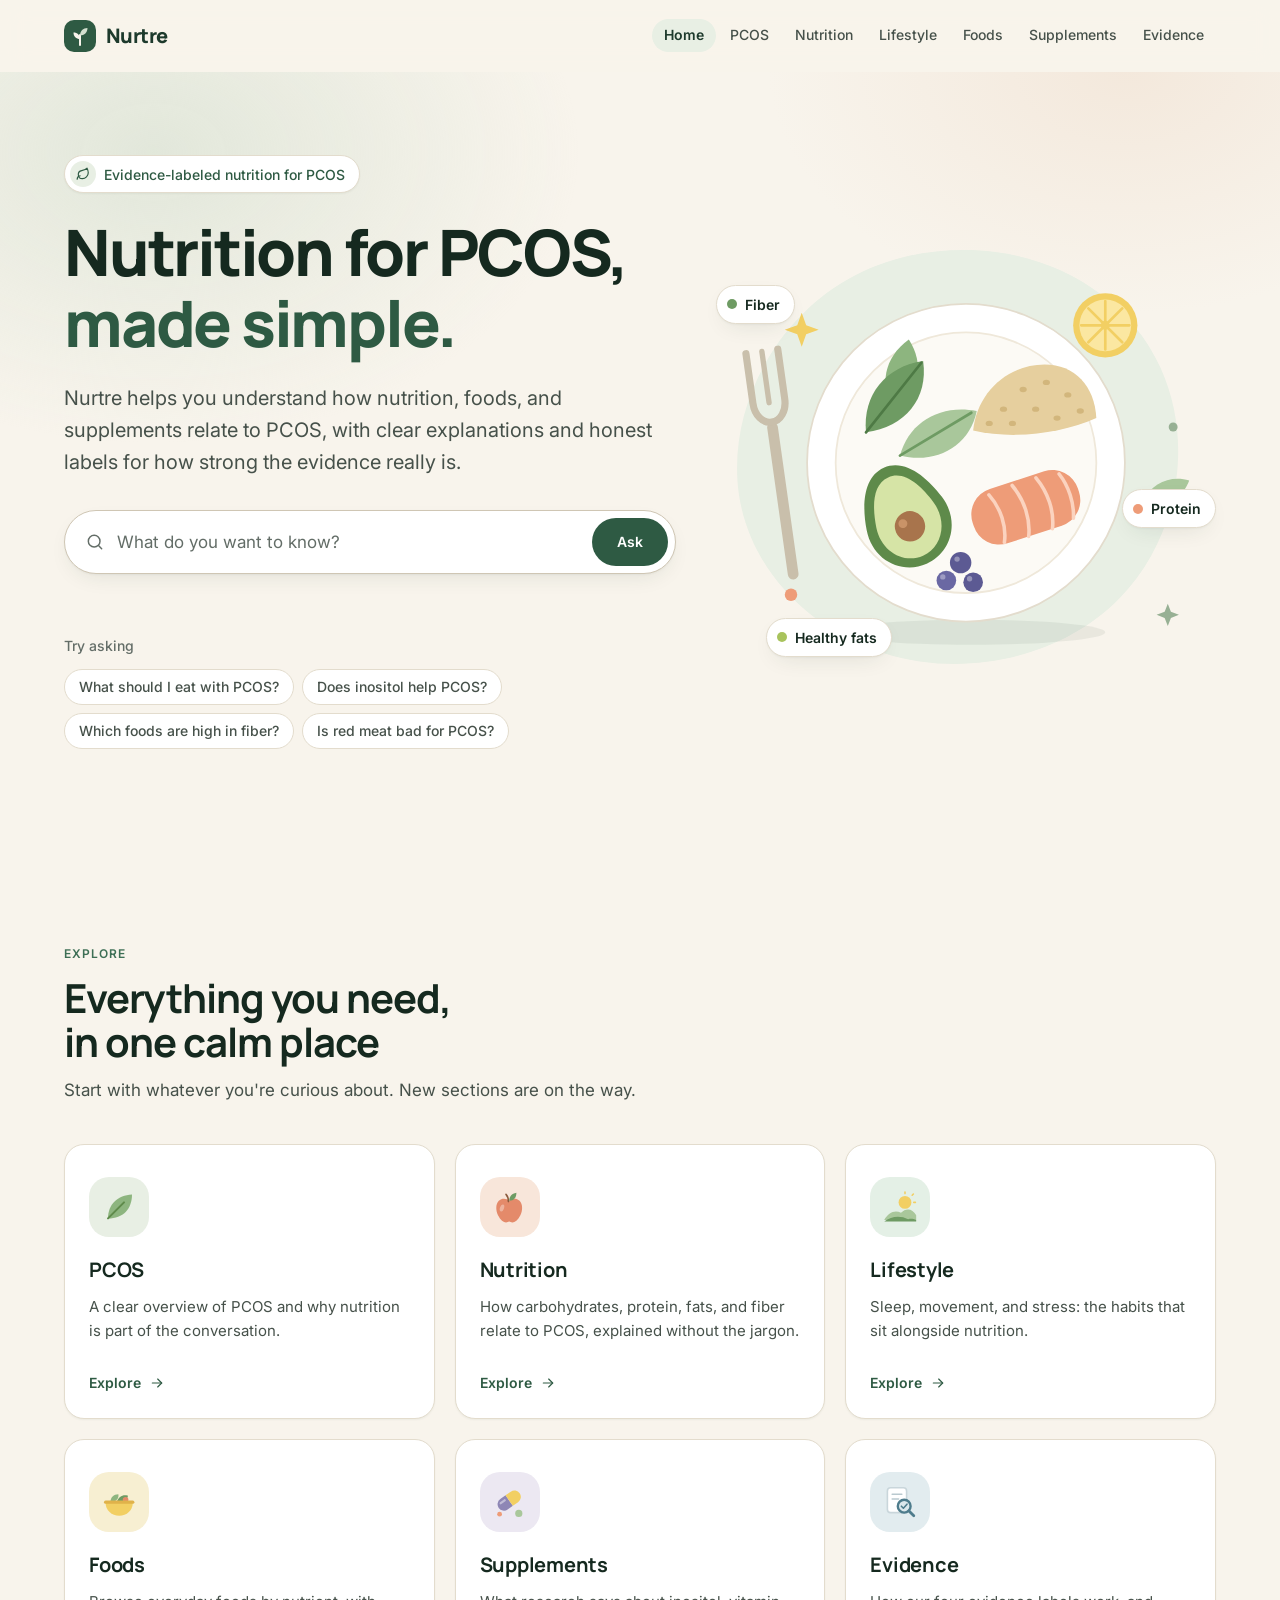
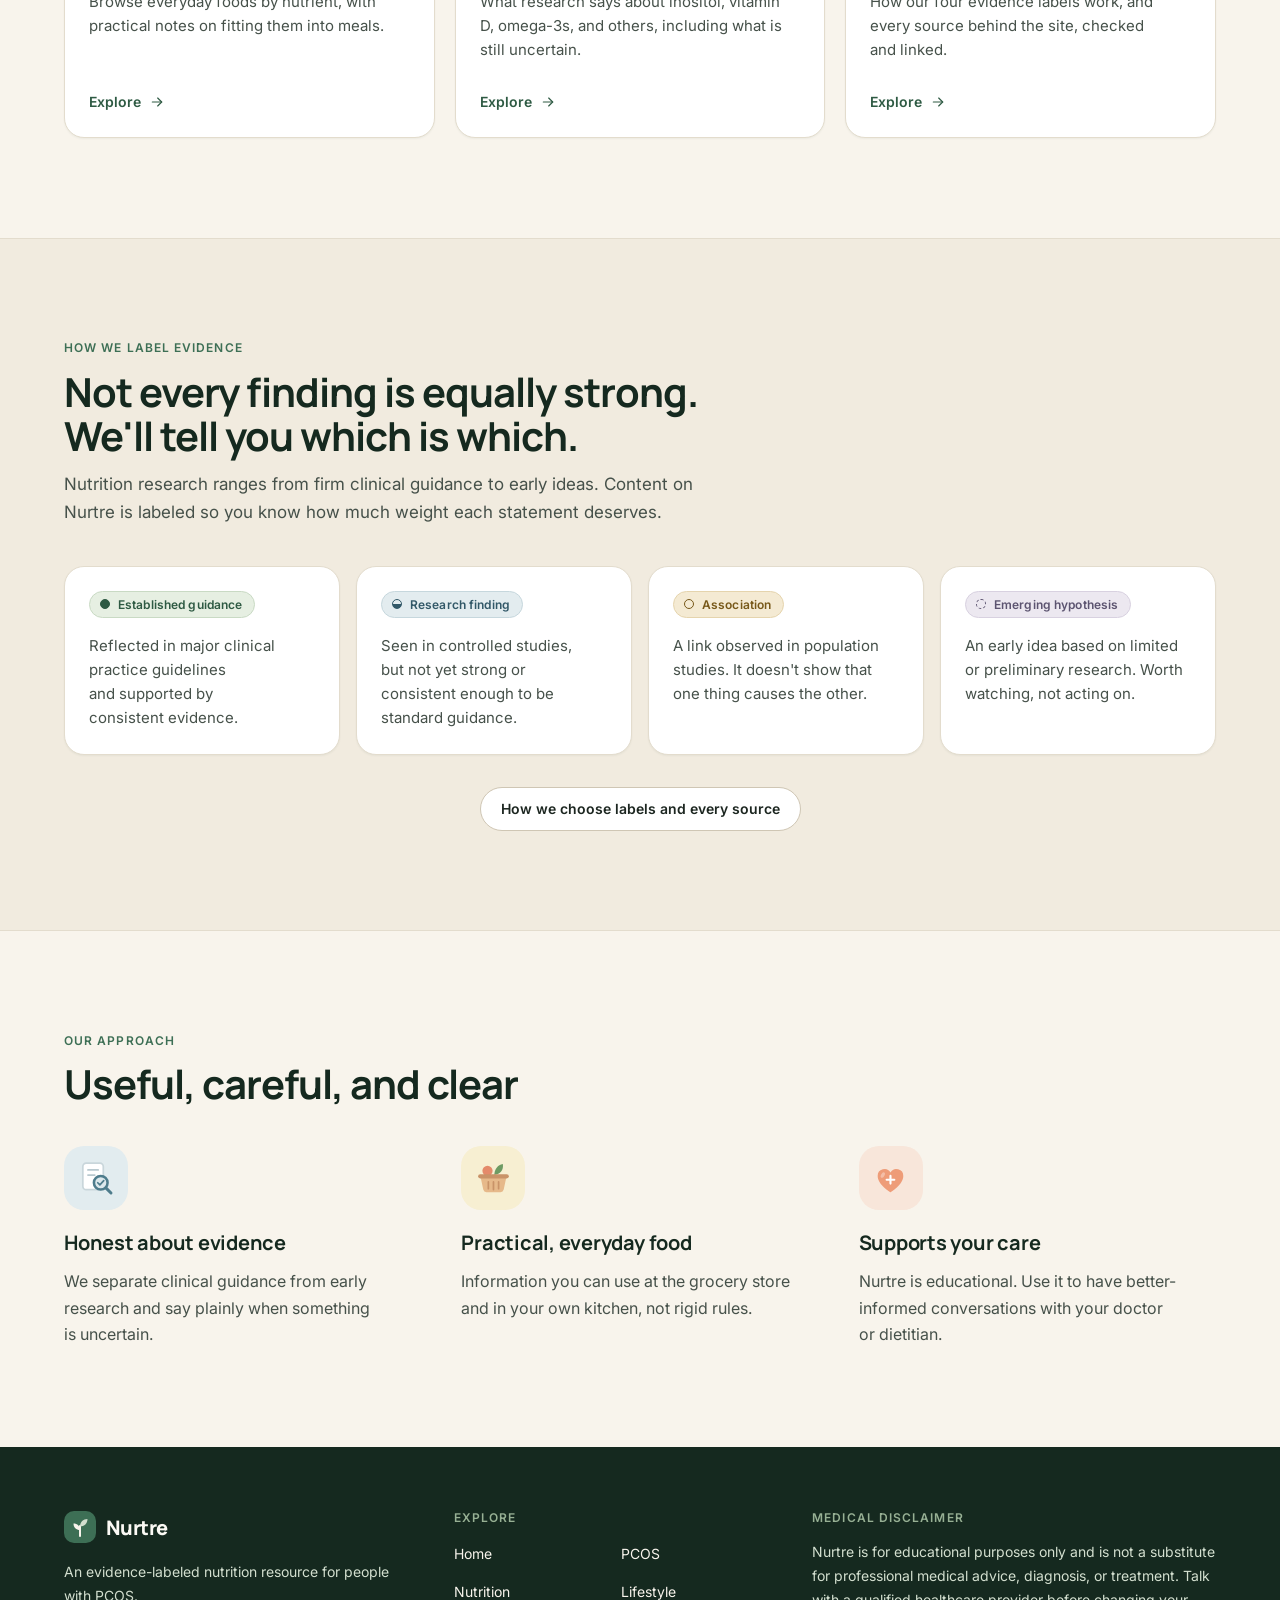
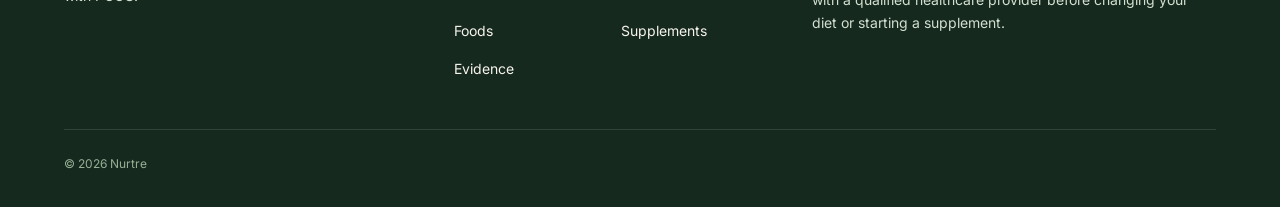
==== index.html @ 61dd8a4c "Initial commit: Nurtre PCOS nutrition site Static site with Home, PCOS, Nutrition, Foods, Supplement" ====
<!DOCTYPE html>
<html lang="en">
<head>
  <meta charset="UTF-8">
  <meta name="viewport" content="width=device-width, initial-scale=1.0">
  <title>Nurtre</title>
  <meta name="description" content="Nurtre is an evidence-labeled nutrition resource for PCOS: foods, supplements, and what the research actually says.">
  <meta name="theme-color" content="#f8f4ec">
  <link rel="icon" href="assets/img/favicon.svg" type="image/svg+xml">

  <link rel="preconnect" href="https://fonts.googleapis.com">
  <link rel="preconnect" href="https://fonts.gstatic.com" crossorigin>
  <link rel="stylesheet" href="https://fonts.googleapis.com/css2?family=Inter:wght@400;500;600&family=Manrope:wght@600;700;800&display=swap">

  <link rel="stylesheet" href="assets/css/tokens.css">
  <link rel="stylesheet" href="assets/css/base.css">
  <link rel="stylesheet" href="assets/css/components.css">
  <link rel="stylesheet" href="assets/css/pages/home.css">

  <script type="module" src="assets/js/main.js"></script>
  <script type="module" src="assets/js/pages/home.js"></script>
</head>
<body>
  <a class="skip-link" href="#main">Skip to content</a>

  <site-header current="home"></site-header>

  <main id="main">
    <!-- Hero -->
    <section class="hero hero-glow" aria-labelledby="hero-title">
      <div class="container hero__inner">
        <div class="hero__content">
          <p class="eyebrow-pill">
            <span class="eyebrow-pill__icon">
              <svg class="icon" viewBox="0 0 24 24" fill="none" stroke="currentColor" stroke-width="2" stroke-linecap="round" stroke-linejoin="round" aria-hidden="true" focusable="false"><path d="M11 20A7 7 0 0 1 9.8 6.1C15.5 5 17 4.5 19 2c1 2 2 4.2 2 8 0 5.5-4.8 10-10 10Z"/><path d="M2 21c0-3 1.9-5.4 5.1-6"/></svg>
            </span>
            Evidence-labeled nutrition for PCOS
          </p>
          <h1 class="hero__title" id="hero-title">
            Nutrition for PCOS, <span class="hero__title-accent">made simple.</span>
          </h1>
          <p class="lead hero__lead">
            Nurtre helps you understand how nutrition, foods, and supplements relate to PCOS, with clear
            explanations and honest labels for how strong the evidence really is.
          </p>

          <form class="search" role="search" data-search>
            <label class="visually-hidden" for="search-input">Ask a question about PCOS nutrition</label>
            <div class="search__field">
              <svg class="icon" viewBox="0 0 24 24" fill="none" stroke="currentColor" stroke-width="1.75" stroke-linecap="round" stroke-linejoin="round" aria-hidden="true" focusable="false"><circle cx="11" cy="11" r="7"/><path d="m20 20-3.5-3.5"/></svg>
              <input class="search__input" id="search-input" name="q" type="search" placeholder="What do you want to know?" autocomplete="off">
              <button class="btn btn--primary search__submit" type="submit">Ask</button>
            </div>
            <p class="search__status" role="status" data-search-status></p>
          </form>

          <div class="examples">
            <p class="examples__label" id="examples-label">Try asking</p>
            <ul class="chip-list" role="list" aria-labelledby="examples-label">
              <li><button class="chip" type="button" data-example>What should I eat with PCOS?</button></li>
              <li><button class="chip" type="button" data-example>Does inositol help PCOS?</button></li>
              <li><button class="chip" type="button" data-example>Which foods are high in fiber?</button></li>
              <li><button class="chip" type="button" data-example>Is red meat bad for PCOS?</button></li>
            </ul>
          </div>
        </div>

        <div class="hero__art" aria-hidden="true">
          <img src="assets/img/hero-plate.svg" alt="" width="560" height="520">
          <span class="food-tag food-tag--fiber">Fiber</span>
          <span class="food-tag food-tag--protein">Protein</span>
          <span class="food-tag food-tag--fats">Healthy fats</span>
        </div>
      </div>
    </section>

    <!-- Explore -->
    <section class="section" aria-labelledby="explore-title">
      <div class="container">
        <div class="section-header">
          <p class="eyebrow">Explore</p>
          <h2 id="explore-title">Everything you need, in one calm place</h2>
          <p class="section-header__text">
            Start with whatever you're curious about. New sections are on the way.
          </p>
        </div>
        <page-cards pages="pcos,nutrition,lifestyle,foods,supplements,evidence"></page-cards>
      </div>
    </section>

    <!-- Evidence levels -->
    <section class="section section--alt" aria-labelledby="evidence-title">
      <div class="container">
        <div class="section-header">
          <p class="eyebrow">How we label evidence</p>
          <h2 id="evidence-title">Not every finding is equally strong. We'll tell you which is which.</h2>
          <p class="section-header__text">
            Nutrition research ranges from firm clinical guidance to early ideas. Content on Nurtre is
            labeled so you know how much weight each statement deserves.
          </p>
        </div>
        <ul class="evidence-grid" role="list">
          <li class="card evidence-card">
            <span class="evidence-tag evidence-tag--established">Established guidance</span>
            <p>Reflected in major clinical practice guidelines and supported by consistent evidence.</p>
          </li>
          <li class="card evidence-card">
            <span class="evidence-tag evidence-tag--research">Research finding</span>
            <p>Seen in controlled studies, but not yet strong or consistent enough to be standard guidance.</p>
          </li>
          <li class="card evidence-card">
            <span class="evidence-tag evidence-tag--association">Association</span>
            <p>A link observed in population studies. It doesn't show that one thing causes the other.</p>
          </li>
          <li class="card evidence-card">
            <span class="evidence-tag evidence-tag--emerging">Emerging hypothesis</span>
            <p>An early idea based on limited or preliminary research. Worth watching, not acting on.</p>
          </li>
        </ul>
        <p class="evidence-more">
          <a class="btn btn--secondary" href="evidence.html">How we choose labels and every source</a>
        </p>
      </div>
    </section>

    <!-- Approach -->
    <section class="section" aria-labelledby="approach-title">
      <div class="container">
        <div class="section-header">
          <p class="eyebrow">Our approach</p>
          <h2 id="approach-title">Useful, careful, and clear</h2>
        </div>
        <ul class="approach-grid" role="list">
          <li class="approach-item">
            <spot-art name="magnifier" tone="sky"></spot-art>
            <h3>Honest about evidence</h3>
            <p>We separate clinical guidance from early research and say plainly when something is uncertain.</p>
          </li>
          <li class="approach-item">
            <spot-art name="basket" tone="butter"></spot-art>
            <h3>Practical, everyday food</h3>
            <p>Information you can use at the grocery store and in your own kitchen, not rigid rules.</p>
          </li>
          <li class="approach-item">
            <spot-art name="heart" tone="peach"></spot-art>
            <h3>Supports your care</h3>
            <p>Nurtre is educational. Use it to have better-informed conversations with your doctor or dietitian.</p>
          </li>
        </ul>
      </div>
    </section>
  </main>

  <site-footer></site-footer>
</body>
</html>
---- assets/css/tokens.css ----
/* ==========================================================================
   Nurtre design tokens
   Every color, size, and effect used across the site is defined here.
   ========================================================================== */

:root {
  color-scheme: light;

  /* --- Palette: neutrals ------------------------------------------------ */
  --color-cream-50: #fcfaf5;
  --color-cream-100: #f8f4ec;
  --color-cream-200: #f1ebdf;
  --color-stone-300: #e3dccd;
  --color-stone-400: #cfc6b4;

  /* --- Palette: greens -------------------------------------------------- */
  --color-green-950: #15291f;
  --color-green-900: #1d3a2c;
  --color-green-700: #2e5a43;
  --color-green-600: #3d6f55;
  --color-sage-400: #97b094;
  --color-sage-200: #d3dfcf;
  --color-sage-100: #e8efe4;
  --color-sage-50: #f2f6ef;

  /* --- Palette: warm accent (used sparingly) ---------------------------- */
  --color-clay-600: #9a6a45;
  --color-clay-100: #f3e7da;

  /* --- Soft tile tones (behind illustrations) --------------------------- */
  --tone-sage: #e8efe4;
  --tone-mint: #e4f0e6;
  --tone-peach: #f8e6da;
  --tone-butter: #f7efd2;
  --tone-lavender: #ece8f2;
  --tone-sky: #e2ecef;

  /* --- Palette: ink ----------------------------------------------------- */
  --color-ink-900: #1c2620;
  --color-ink-700: #46514a;
  --color-ink-500: #636d67;

  /* --- Semantic colors -------------------------------------------------- */
  --color-bg: var(--color-cream-100);
  --color-bg-alt: var(--color-cream-200);
  --color-surface: #ffffff;
  --color-border: var(--color-stone-300);
  --color-border-strong: var(--color-stone-400);
  --color-heading: var(--color-green-950);
  --color-text: var(--color-ink-900);
  --color-text-muted: var(--color-ink-700);
  --color-text-subtle: var(--color-ink-500);
  --color-primary: var(--color-green-700);
  --color-primary-hover: var(--color-green-900);
  --color-on-primary: #ffffff;
  --color-focus: var(--color-green-600);

  /* --- Evidence levels ---------------------------------------------------
     Distinguishes how strong a statement is. Each level also has a distinct
     marker shape (see .evidence-tag), so meaning never relies on color alone. */
  --evidence-established-fg: #2e5a43;
  --evidence-established-bg: #e6efe2;
  --evidence-established-border: #c9dac4;

  --evidence-research-fg: #325868;
  --evidence-research-bg: #e3ecef;
  --evidence-research-border: #c6d7dd;

  --evidence-association-fg: #775819;
  --evidence-association-bg: #f4ead3;
  --evidence-association-border: #e5d4ad;

  --evidence-emerging-fg: #5c5470;
  --evidence-emerging-bg: #ece8f0;
  --evidence-emerging-border: #d8d1e0;

  /* --- Nutrition bars (Foods page) ------------------------------------- */
  --macro-protein: #e48a6a;
  --macro-carbs: #d9b96e;
  --macro-fat: #6e9b63;
  --macro-fiber: #5f8a9a;
  --macro-track: #e7e0d1;

  /* --- Typography ------------------------------------------------------- */
  --font-body: "Inter", system-ui, -apple-system, "Segoe UI", Roboto, sans-serif;
  --font-heading: "Manrope", "Inter", system-ui, -apple-system, "Segoe UI", sans-serif;

  --text-xs: 0.75rem;
  --text-sm: 0.875rem;
  --text-base: 1rem;
  --text-md: 1.0625rem;
  --text-lg: clamp(1.0625rem, 1rem + 0.35vw, 1.25rem);
  --text-h3: 1.25rem;
  --text-h2: clamp(1.75rem, 1.35rem + 1.5vw, 2.5rem);
  --text-h1: clamp(2.5rem, 1.5rem + 4vw, 4.5rem);

  --leading-tight: 1.1;
  --leading-snug: 1.3;
  --leading-body: 1.65;

  /* --- Spacing (4px base) ----------------------------------------------- */
  --space-1: 0.25rem;
  --space-2: 0.5rem;
  --space-3: 0.75rem;
  --space-4: 1rem;
  --space-5: 1.25rem;
  --space-6: 1.5rem;
  --space-8: 2rem;
  --space-10: 2.5rem;
  --space-12: 3rem;
  --space-16: 4rem;

  /* --- Shape & depth ---------------------------------------------------- */
  --radius-sm: 0.5rem;
  --radius-md: 0.75rem;
  --radius-lg: 1.25rem;
  --radius-pill: 999px;

  --shadow-sm: 0 1px 2px rgb(29 58 44 / 0.05);
  --shadow-md: 0 1px 2px rgb(29 58 44 / 0.04), 0 8px 24px -10px rgb(29 58 44 / 0.14);
  --shadow-lg: 0 2px 4px rgb(29 58 44 / 0.04), 0 22px 48px -18px rgb(29 58 44 / 0.22);

  /* --- Layout ----------------------------------------------------------- */
  --container-max: 72rem;
  --container-pad: clamp(1.25rem, 4vw, 2rem);
  --header-h: 4.5rem;
  --section-pad: clamp(4rem, 3rem + 4vw, 6.5rem);

  /* --- Motion ----------------------------------------------------------- */
  --ease: cubic-bezier(0.2, 0.7, 0.2, 1);
  --duration: 200ms;
}
---- assets/css/base.css ----
/* ==========================================================================
   Base: reset, typography, layout primitives
   ========================================================================== */

*,
*::before,
*::after {
  box-sizing: border-box;
}

html {
  -webkit-text-size-adjust: 100%;
  scroll-padding-top: calc(var(--header-h) + var(--space-4));
}

body {
  margin: 0;
  font-family: var(--font-body);
  font-size: var(--text-base);
  line-height: var(--leading-body);
  color: var(--color-text);
  background: var(--color-bg);
  -webkit-font-smoothing: antialiased;
  -moz-osx-font-smoothing: grayscale;
}

h1,
h2,
h3,
h4 {
  margin: 0;
  font-family: var(--font-heading);
  font-weight: 700;
  line-height: var(--leading-tight);
  color: var(--color-heading);
  text-wrap: balance;
}

h1 {
  font-size: var(--text-h1);
  font-weight: 800;
  letter-spacing: -0.035em;
}

h2 {
  font-size: var(--text-h2);
  letter-spacing: -0.025em;
}

h3 {
  font-size: var(--text-h3);
  line-height: var(--leading-snug);
  letter-spacing: -0.012em;
}

p {
  margin: 0;
  text-wrap: pretty;
}

ul[role="list"],
ol[role="list"] {
  margin: 0;
  padding: 0;
  list-style: none;
}

img,
svg {
  display: block;
  max-width: 100%;
}

a {
  color: var(--color-primary);
  text-decoration-thickness: 1px;
  text-underline-offset: 0.2em;
}

a:hover {
  color: var(--color-primary-hover);
}

button,
input {
  font: inherit;
  color: inherit;
}

:focus-visible {
  outline: 2px solid var(--color-focus);
  outline-offset: 3px;
  border-radius: 4px;
}

::selection {
  background: var(--color-sage-200);
  color: var(--color-green-950);
}

/* --- Utilities ----------------------------------------------------------- */

.visually-hidden {
  position: absolute !important;
  width: 1px;
  height: 1px;
  margin: -1px;
  padding: 0;
  overflow: hidden;
  clip: rect(0 0 0 0);
  white-space: nowrap;
  border: 0;
}

.skip-link {
  position: absolute;
  top: var(--space-3);
  left: var(--space-3);
  z-index: 100;
  padding: var(--space-2) var(--space-4);
  border-radius: var(--radius-sm);
  background: var(--color-green-900);
  color: var(--color-cream-50);
  font-weight: 600;
  text-decoration: none;
  transform: translateY(-200%);
}

.skip-link:focus {
  transform: none;
  color: var(--color-cream-50);
}

.container {
  width: 100%;
  max-width: calc(var(--container-max) + var(--container-pad) * 2);
  margin-inline: auto;
  padding-inline: var(--container-pad);
}

.section {
  padding-block: var(--section-pad);
}

.section--alt {
  background: var(--color-bg-alt);
  border-block: 1px solid var(--color-border);
}

.section--compact {
  padding-block: var(--space-12);
}

.section--dark {
  background: var(--color-green-950);
  color: var(--color-sage-200);
}

.section--dark h2,
.section--dark h3 {
  color: var(--color-cream-50);
}

.section--dark .eyebrow {
  color: var(--color-sage-400);
}

.section--dark .section-header__text {
  color: var(--color-sage-200);
}

.section--dark :focus-visible {
  outline-color: var(--color-sage-200);
}

.section-header {
  display: grid;
  gap: var(--space-3);
  max-width: 40rem;
  margin-bottom: var(--space-10);
}

.section-header__text {
  color: var(--color-text-muted);
  font-size: var(--text-md);
}

.eyebrow {
  font-size: var(--text-xs);
  font-weight: 600;
  letter-spacing: 0.09em;
  text-transform: uppercase;
  color: var(--color-green-600);
}

.lead {
  font-size: var(--text-lg);
  line-height: 1.6;
  color: var(--color-text-muted);
}

.icon {
  width: 1.25rem;
  height: 1.25rem;
  flex: none;
}

@media (prefers-reduced-motion: reduce) {
  *,
  *::before,
  *::after {
    transition-duration: 0.01ms !important;
    animation-duration: 0.01ms !important;
    scroll-behavior: auto !important;
  }
}
---- assets/css/components.css ----
/* ==========================================================================
   Components
   ========================================================================== */

/* --- Buttons ------------------------------------------------------------- */

.btn {
  display: inline-flex;
  align-items: center;
  justify-content: center;
  gap: var(--space-2);
  min-height: 2.75rem;
  padding: 0.625rem 1.25rem;
  border: 1px solid transparent;
  border-radius: var(--radius-pill);
  font-size: var(--text-sm);
  font-weight: 600;
  line-height: 1;
  text-decoration: none;
  white-space: nowrap;
  cursor: pointer;
  transition:
    background-color var(--duration) var(--ease),
    border-color var(--duration) var(--ease),
    color var(--duration) var(--ease);
}

.btn--primary {
  background: var(--color-primary);
  color: var(--color-on-primary);
}

.btn--primary:hover {
  background: var(--color-primary-hover);
  color: var(--color-on-primary);
}

.btn--secondary {
  background: var(--color-surface);
  border-color: var(--color-border-strong);
  color: var(--color-text);
}

.btn--secondary:hover {
  border-color: var(--color-green-600);
  color: var(--color-green-700);
}

/* For dark backgrounds */
.btn--light {
  background: var(--color-cream-50);
  color: var(--color-green-900);
}

.btn--light:hover {
  background: var(--color-sage-200);
  color: var(--color-green-950);
}

/* --- Brand --------------------------------------------------------------- */

.brand {
  display: inline-flex;
  align-items: center;
  gap: 0.625rem;
  font-family: var(--font-heading);
  font-size: 1.25rem;
  font-weight: 800;
  letter-spacing: -0.03em;
  color: var(--color-green-900);
  text-decoration: none;
}

.brand:hover {
  color: var(--color-green-900);
}

.brand__mark {
  width: 2rem;
  height: 2rem;
}

.brand__mark-bg {
  fill: var(--color-green-700);
}

.brand__mark-stem {
  stroke: var(--color-cream-100);
}

.brand__mark-leaf-a {
  fill: var(--color-sage-200);
}

.brand__mark-leaf-b {
  fill: var(--color-cream-100);
}

/* --- Header & navigation ------------------------------------------------- */

site-header {
  position: sticky;
  top: 0;
  z-index: 50;
  display: block;
  min-height: var(--header-h); /* reserves space before the component renders */
}

.site-header {
  position: relative;
  height: var(--header-h);
  background: rgb(248 244 236 / 0.86);
  backdrop-filter: saturate(1.4) blur(14px);
  -webkit-backdrop-filter: saturate(1.4) blur(14px);
  border-bottom: 1px solid transparent;
  transition: border-color var(--duration) var(--ease);
}

.site-header.is-scrolled,
.site-header[data-open="true"] {
  border-bottom-color: var(--color-border);
}

.site-header__inner {
  display: flex;
  align-items: center;
  justify-content: space-between;
  gap: var(--space-6);
  height: 100%;
}

.nav-list {
  display: flex;
  align-items: center;
  gap: 0.125rem;
}

.nav-link {
  position: relative;
  display: flex;
  align-items: center;
  gap: var(--space-2);
  padding: 0.5rem 0.75rem;
  border-radius: var(--radius-pill);
  font-size: var(--text-sm);
  font-weight: 500;
  line-height: 1.2;
  color: var(--color-text-muted);
  text-decoration: none;
  white-space: nowrap;
  transition:
    background-color var(--duration) var(--ease),
    color var(--duration) var(--ease);
}

a.nav-link:hover {
  color: var(--color-text);
  background: var(--color-sage-50);
}

.nav-link.is-current {
  color: var(--color-green-900);
  background: var(--color-sage-100);
  font-weight: 600;
}

.nav-link.is-soon {
  color: var(--color-text-subtle);
  cursor: default;
}

.nav-soon {
  font-size: 0.6875rem;
  font-weight: 600;
  letter-spacing: 0.02em;
}

.menu-toggle {
  display: none;
}

/* Desktop: "Soon" appears as a small tooltip on hover */
@media (min-width: 64rem) {
  .site-nav .nav-soon {
    position: absolute;
    top: calc(100% + 0.375rem);
    left: 50%;
    padding: 0.25rem 0.5rem;
    border-radius: 0.375rem;
    background: var(--color-green-900);
    color: var(--color-cream-50);
    opacity: 0;
    pointer-events: none;
    translate: -50% -4px;
    transition:
      opacity 150ms var(--ease),
      translate 150ms var(--ease);
  }

  .nav-link.is-soon:hover .nav-soon {
    opacity: 1;
    translate: -50% 0;
  }
}

/* Mobile & tablet: collapsible menu */
@media (max-width: 63.99rem) {
  .menu-toggle {
    display: inline-flex;
    align-items: center;
    justify-content: center;
    width: 2.75rem;
    height: 2.75rem;
    border: 1px solid var(--color-border);
    border-radius: var(--radius-pill);
    background: var(--color-surface);
    color: var(--color-green-900);
    cursor: pointer;
  }

  .menu-toggle__bars,
  .menu-toggle__bars::before,
  .menu-toggle__bars::after {
    display: block;
    width: 1.125rem;
    height: 1.5px;
    border-radius: 2px;
    background: currentColor;
    transition:
      transform var(--duration) var(--ease),
      background-color var(--duration) var(--ease);
  }

  .menu-toggle__bars {
    position: relative;
  }

  .menu-toggle__bars::before,
  .menu-toggle__bars::after {
    content: "";
    position: absolute;
    left: 0;
  }

  .menu-toggle__bars::before {
    top: -6px;
  }

  .menu-toggle__bars::after {
    top: 6px;
  }

  .menu-toggle[aria-expanded="true"] .menu-toggle__bars {
    background: transparent;
  }

  .menu-toggle[aria-expanded="true"] .menu-toggle__bars::before {
    transform: translateY(6px) rotate(45deg);
  }

  .menu-toggle[aria-expanded="true"] .menu-toggle__bars::after {
    transform: translateY(-6px) rotate(-45deg);
  }

  .site-nav {
    position: absolute;
    top: 100%;
    inset-inline: 0;
    display: none;
    max-height: calc(100dvh - var(--header-h));
    overflow-y: auto;
    padding: var(--space-3) var(--container-pad) var(--space-6);
    background: var(--color-bg);
    border-bottom: 1px solid var(--color-border);
    box-shadow: var(--shadow-lg);
  }

  .site-header[data-open="true"] .site-nav {
    display: block;
  }

  .nav-list {
    flex-direction: column;
    align-items: stretch;
    gap: 0.125rem;
  }

  .nav-link {
    justify-content: space-between;
    padding: 0.875rem 1rem;
    border-radius: var(--radius-md);
    font-size: var(--text-base);
  }

  .site-nav .nav-soon {
    padding: 0.125rem 0.5rem;
    border-radius: var(--radius-pill);
    background: var(--color-cream-200);
    border: 1px solid var(--color-border);
    color: var(--color-text-subtle);
  }
}

/* --- Cards --------------------------------------------------------------- */

.card {
  background: var(--color-surface);
  border: 1px solid var(--color-border);
  border-radius: var(--radius-lg);
  box-shadow: var(--shadow-sm);
}

.page-cards {
  display: grid;
  grid-template-columns: repeat(auto-fill, minmax(min(100%, 19rem), 1fr));
  gap: var(--space-5);
}

.page-cards > li {
  display: flex;
}

.page-card {
  display: flex;
  flex-direction: column;
  gap: var(--space-3);
  width: 100%;
  padding: var(--space-8) var(--space-6) var(--space-6);
  color: inherit;
  text-decoration: none;
  transition:
    transform var(--duration) var(--ease),
    box-shadow var(--duration) var(--ease),
    border-color var(--duration) var(--ease);
}

a.page-card:hover {
  color: inherit;
  transform: translateY(-3px);
  border-color: var(--color-border-strong);
  box-shadow: var(--shadow-lg);
}

.page-card spot-art {
  margin-bottom: var(--space-2);
}

.page-card:hover spot-art svg {
  transform: rotate(-6deg) scale(1.06);
}

.page-card__text {
  font-size: 0.9375rem;
  line-height: 1.6;
  color: var(--color-text-muted);
}

.page-card__footer {
  display: flex;
  align-items: center;
  margin-top: auto;
  padding-top: var(--space-4);
}

.page-card__cta {
  display: inline-flex;
  align-items: center;
  gap: var(--space-2);
  font-size: var(--text-sm);
  font-weight: 600;
  color: var(--color-primary);
}

.page-card__cta .icon {
  width: 1rem;
  height: 1rem;
  transition: transform var(--duration) var(--ease);
}

a.page-card:hover .page-card__cta .icon {
  transform: translateX(3px);
}

/* --- Spot illustrations -------------------------------------------------- */

spot-art {
  --spot-bg: var(--tone-sage);
  --spot-size: 3.75rem;

  display: grid;
  place-items: center;
  flex: none;
  width: var(--spot-size);
  height: var(--spot-size);
  border-radius: var(--radius-lg);
  background: var(--spot-bg);
}

spot-art svg {
  width: 64%;
  height: 64%;
  transition: transform 300ms var(--ease);
}

spot-art[tone="mint"] { --spot-bg: var(--tone-mint); }
spot-art[tone="peach"] { --spot-bg: var(--tone-peach); }
spot-art[tone="butter"] { --spot-bg: var(--tone-butter); }
spot-art[tone="lavender"] { --spot-bg: var(--tone-lavender); }
spot-art[tone="sky"] { --spot-bg: var(--tone-sky); }

/* --- Eyebrow pill -------------------------------------------------------- */

.eyebrow-pill {
  display: inline-flex;
  align-items: center;
  gap: var(--space-2);
  padding: 0.3125rem 0.875rem 0.3125rem 0.3125rem;
  border: 1px solid var(--color-border);
  border-radius: var(--radius-pill);
  background: var(--color-surface);
  box-shadow: var(--shadow-sm);
  font-size: var(--text-sm);
  font-weight: 500;
  color: var(--color-green-700);
}

.eyebrow-pill__icon {
  display: grid;
  place-items: center;
  width: 1.625rem;
  height: 1.625rem;
  border-radius: 50%;
  background: var(--color-sage-100);
}

.eyebrow-pill__icon .icon {
  width: 0.875rem;
  height: 0.875rem;
}

/* --- Badges -------------------------------------------------------------- */

.badge {
  display: inline-flex;
  align-items: center;
  gap: 0.375rem;
  padding: 0.25rem 0.625rem;
  border: 1px solid var(--color-border);
  border-radius: var(--radius-pill);
  background: var(--color-cream-100);
  font-size: var(--text-xs);
  font-weight: 600;
  line-height: 1.4;
  color: var(--color-text-muted);
}

.badge--soon::before {
  content: "";
  width: 0.375rem;
  height: 0.375rem;
  border-radius: 50%;
  background: var(--color-clay-600);
}

/* --- Evidence tags ------------------------------------------------------- */
/* Usage: <span class="evidence-tag evidence-tag--established">Established guidance</span>
   Marker shape by level: filled -> half-filled -> ring -> dashed ring. */

.evidence-tag {
  --tag-fg: var(--color-text-muted);
  --tag-bg: var(--color-cream-200);
  --tag-border: var(--color-border);

  display: inline-flex;
  align-items: center;
  gap: 0.5rem;
  width: fit-content;
  padding: 0.3125rem 0.75rem 0.3125rem 0.625rem;
  border: 1px solid var(--tag-border);
  border-radius: var(--radius-pill);
  background: var(--tag-bg);
  font-size: var(--text-xs);
  font-weight: 600;
  line-height: 1.3;
  letter-spacing: 0.01em;
  color: var(--tag-fg);
  white-space: nowrap;
}

.evidence-tag::before {
  content: "";
  flex: none;
  width: 0.625rem;
  height: 0.625rem;
  border: 1.5px solid currentColor;
  border-radius: 50%;
}

.evidence-tag--established {
  --tag-fg: var(--evidence-established-fg);
  --tag-bg: var(--evidence-established-bg);
  --tag-border: var(--evidence-established-border);
}

.evidence-tag--established::before {
  background: currentColor;
}

.evidence-tag--research {
  --tag-fg: var(--evidence-research-fg);
  --tag-bg: var(--evidence-research-bg);
  --tag-border: var(--evidence-research-border);
}

.evidence-tag--research::before {
  background: linear-gradient(to top, currentColor 50%, transparent 50%);
}

.evidence-tag--association {
  --tag-fg: var(--evidence-association-fg);
  --tag-bg: var(--evidence-association-bg);
  --tag-border: var(--evidence-association-border);
}

.evidence-tag--emerging {
  --tag-fg: var(--evidence-emerging-fg);
  --tag-bg: var(--evidence-emerging-bg);
  --tag-border: var(--evidence-emerging-border);
}

.evidence-tag--emerging::before {
  border-style: dashed;
}

/* --- Search -------------------------------------------------------------- */

.search {
  width: 100%;
  max-width: 42rem;
}

.search__field {
  display: flex;
  align-items: center;
  gap: var(--space-2);
  padding: 0.4375rem 0.4375rem 0.4375rem 1.25rem;
  border: 1px solid var(--color-border-strong);
  border-radius: var(--radius-pill);
  background: var(--color-surface);
  box-shadow: var(--shadow-md);
  transition:
    border-color var(--duration) var(--ease),
    box-shadow var(--duration) var(--ease);
}

.search__field:focus-within {
  border-color: var(--color-green-600);
  box-shadow: 0 0 0 4px var(--color-sage-100), var(--shadow-md);
}

.search__field > .icon {
  color: var(--color-text-subtle);
}

.search__input {
  flex: 1;
  min-width: 0;
  padding: 0.625rem 0.25rem;
  border: 0;
  background: transparent;
  font-size: var(--text-md);
  outline: none;
}

.search__input:focus-visible {
  outline: none;
}

.search__input::placeholder {
  color: var(--color-text-subtle);
}

.search__submit {
  min-height: 3rem;
  padding-inline: 1.5rem;
}

.search__status {
  min-height: 1.5rem;
  margin-top: var(--space-3);
  font-size: var(--text-sm);
  color: var(--color-text-muted);
}

/* --- Chips --------------------------------------------------------------- */

.chip-list {
  display: flex;
  flex-wrap: wrap;
  justify-content: center;
  gap: var(--space-2);
}

.chip {
  display: inline-flex;
  align-items: center;
  min-height: 2.25rem;
  padding: 0.4375rem 0.875rem;
  border: 1px solid var(--color-border);
  border-radius: var(--radius-pill);
  background: var(--color-surface);
  font-size: var(--text-sm);
  font-weight: 500;
  line-height: 1.3;
  color: var(--color-text-muted);
  text-align: left;
  cursor: pointer;
  transition:
    border-color var(--duration) var(--ease),
    background-color var(--duration) var(--ease),
    color var(--duration) var(--ease);
}

.chip:hover {
  border-color: var(--color-sage-400);
  background: var(--color-sage-50);
  color: var(--color-green-900);
}

/* Selected state for toggle chips (aria-pressed) and tab chips (aria-selected) */
.chip[aria-pressed="true"],
.chip[aria-selected="true"] {
  border-color: var(--color-green-900);
  background: var(--color-green-900);
  color: var(--color-cream-50);
}

.chip__emoji {
  margin-right: 0.375rem;
  font-size: 1rem;
  line-height: 1;
}

.chip-list--start {
  justify-content: flex-start;
}

/* --- Footer -------------------------------------------------------------- */

/* --- Hero glow & page hero ----------------------------------------------- */

.hero-glow {
  position: relative;
  isolation: isolate;
  overflow: hidden;
}

.hero-glow::before {
  content: "";
  position: absolute;
  inset: calc(var(--header-h) * -1) 0 0;
  z-index: -1;
  background:
    radial-gradient(38rem 26rem at 12% 18%, rgb(211 223 207 / 0.6), transparent 70%),
    radial-gradient(32rem 22rem at 88% 8%, rgb(243 231 218 / 0.9), transparent 70%);
}

.page-hero {
  padding-block: clamp(2rem, 1.25rem + 3vw, 4rem) clamp(3rem, 2rem + 4vw, 5rem);
}

.page-hero__inner {
  display: grid;
  align-items: center;
  gap: var(--space-10);
}

@media (min-width: 64rem) {
  .page-hero__inner {
    grid-template-columns: minmax(0, 1.3fr) minmax(0, 0.7fr);
    gap: var(--space-12);
  }
}

.page-hero__content {
  display: grid;
  justify-items: start;
  gap: var(--space-5);
}

.page-hero h1 {
  font-size: clamp(2.25rem, 1.5rem + 3vw, 3.5rem);
}

.page-hero__actions {
  display: flex;
  flex-wrap: wrap;
  gap: var(--space-3);
  margin-top: var(--space-2);
}

.text-accent {
  color: var(--color-green-700);
}

/* --- Centered page hero: art row, heading, lead, actions, note ----------- */

.page-hero--center .page-hero__content {
  justify-items: center;
  max-width: 52rem;
  margin-inline: auto;
  text-align: center;
}

.page-hero--center .breadcrumb ol,
.page-hero--center .page-hero__actions {
  justify-content: center;
}

.page-hero--center h1 {
  font-size: clamp(2.4rem, 1.5rem + 3.6vw, 4rem);
}

.page-hero--center .lead {
  max-width: 42rem;
}

.page-hero__art {
  display: flex;
  gap: var(--space-3);
}

.page-hero__art spot-art {
  --spot-size: 3.25rem;
  box-shadow: var(--shadow-sm);
}

.page-hero__art spot-art:nth-child(1) { transform: rotate(-8deg); }
.page-hero__art spot-art:nth-child(2) { transform: translateY(-6px); }
.page-hero__art spot-art:nth-child(3) { transform: rotate(8deg); }

.page-hero__note {
  display: flex;
  align-items: flex-start;
  gap: var(--space-3);
  max-width: 40rem;
  margin-top: var(--space-6);
  padding-top: var(--space-6);
  border-top: 1px solid var(--color-border);
  font-size: 0.9375rem;
  line-height: 1.6;
  text-align: left;
  color: var(--color-text-muted);
}

.page-hero__note strong {
  color: var(--color-text);
}

.page-hero__note-icon {
  font-size: 1.25rem;
  line-height: 1.3;
}

/* --- Breadcrumb ---------------------------------------------------------- */

.breadcrumb ol {
  display: flex;
  flex-wrap: wrap;
  gap: var(--space-2);
  margin: 0;
  padding: 0;
  list-style: none;
  font-size: var(--text-sm);
  color: var(--color-text-subtle);
}

.breadcrumb li + li::before {
  content: "/";
  margin-right: var(--space-2);
  color: var(--color-border-strong);
}

.breadcrumb a {
  color: var(--color-text-muted);
  text-decoration: none;
}

.breadcrumb a:hover {
  color: var(--color-primary);
  text-decoration: underline;
}

/* --- On-page navigation -------------------------------------------------- */

.page-toc {
  position: sticky;
  top: var(--header-h);
  z-index: 40;
  background: rgb(248 244 236 / 0.9);
  backdrop-filter: saturate(1.4) blur(14px);
  -webkit-backdrop-filter: saturate(1.4) blur(14px);
  border-block: 1px solid var(--color-border);
}

.page-toc__list {
  display: flex;
  gap: var(--space-1);
  padding-block: var(--space-2);
  overflow-x: auto;
  scrollbar-width: none;
}

.page-toc__list::-webkit-scrollbar {
  display: none;
}

.page-toc a {
  display: block;
  padding: 0.4375rem 0.875rem;
  border-radius: var(--radius-pill);
  font-size: var(--text-sm);
  font-weight: 500;
  color: var(--color-text-muted);
  text-decoration: none;
  white-space: nowrap;
  transition:
    background-color var(--duration) var(--ease),
    color var(--duration) var(--ease);
}

.page-toc a:hover {
  background: var(--color-sage-50);
  color: var(--color-text);
}

.page-toc a.is-active {
  background: var(--color-green-900);
  color: var(--color-cream-50);
}

/* --- Prose & callouts ---------------------------------------------------- */

.prose {
  display: grid;
  gap: var(--space-5);
  max-width: 42rem;
}

.prose .eyebrow {
  margin-bottom: calc(var(--space-2) * -1);
}

.prose p:not(.eyebrow) {
  font-size: var(--text-md);
  line-height: 1.75;
  color: var(--color-text-muted);
}

.prose strong {
  font-weight: 600;
  color: var(--color-text);
}

.callout {
  display: grid;
  gap: var(--space-2);
  padding: var(--space-6);
  border: 1px solid var(--color-sage-200);
  border-radius: var(--radius-lg);
  background: var(--color-sage-50);
}

.callout p:not(.eyebrow) {
  font-size: 0.9375rem;
  color: var(--color-text-muted);
}

.callout strong {
  font-weight: 600;
  color: var(--color-text);
}

.callout--warm {
  border-color: #ead7c4;
  background: var(--color-clay-100);
}

.callout--warm .eyebrow {
  color: var(--color-clay-600);
}

/* --- Insulin loop (numbered chain of steps on a dark section) ------------ */

.insulin-loop {
  display: grid;
  gap: var(--space-8);
}

.loop-step {
  position: relative;
  display: grid;
  align-content: start;
  justify-items: start;
  gap: var(--space-3);
  padding: var(--space-6);
  border: 1px solid rgb(211 223 207 / 0.16);
  border-radius: var(--radius-lg);
  background: rgb(255 255 255 / 0.05);
}

.loop-step h3 {
  font-size: 1.125rem;
}

.loop-step p {
  font-size: 0.9375rem;
  line-height: 1.6;
}

.loop-step__number {
  display: grid;
  place-items: center;
  width: 2.25rem;
  height: 2.25rem;
  border-radius: 50%;
  background: var(--color-sage-200);
  font-family: var(--font-heading);
  font-size: var(--text-sm);
  font-weight: 800;
  color: var(--color-green-950);
}

/* Connector between steps: vertical on small screens, horizontal on desktop */
.loop-step:not(:last-child)::after {
  content: "";
  position: absolute;
  top: 100%;
  left: 50%;
  width: 2px;
  height: var(--space-8);
  background: rgb(211 223 207 / 0.35);
  translate: -50% 0;
}

@media (min-width: 64rem) {
  .insulin-loop {
    grid-template-columns: repeat(4, minmax(0, 1fr));
    gap: var(--space-6);
  }

  .loop-step:not(:last-child)::after {
    top: 2.625rem;
    left: 100%;
    width: var(--space-6);
    height: 2px;
    translate: 0 0;
  }
}

.loop-note {
  display: flex;
  flex-wrap: wrap;
  align-items: center;
  gap: var(--space-3) var(--space-4);
  margin-top: var(--space-8);
  padding: var(--space-5) var(--space-6);
  border: 1px dashed rgb(211 223 207 / 0.35);
  border-radius: var(--radius-lg);
}

.loop-note .icon {
  color: var(--color-sage-400);
}

.loop-note p {
  flex: 1 1 18rem;
}

.loop-note strong {
  color: var(--color-cream-50);
}

site-footer {
  display: block;
}

.site-footer {
  padding-block: var(--space-16) var(--space-8);
  background: var(--color-green-950);
  color: var(--color-sage-200);
}

.site-footer :focus-visible {
  outline-color: var(--color-sage-200);
}

.site-footer .brand {
  color: var(--color-cream-50);
}

.site-footer .brand__mark-bg {
  fill: var(--color-green-600);
}

.site-footer__inner {
  display: grid;
  gap: var(--space-10);
}

@media (min-width: 48rem) {
  .site-footer__inner {
    grid-template-columns: 1.1fr 1fr 1.3fr;
    gap: var(--space-12);
  }
}

.site-footer__about {
  display: grid;
  align-content: start;
  gap: var(--space-4);
}

.site-footer p {
  max-width: 28rem;
  font-size: var(--text-sm);
  line-height: 1.7;
}

.site-footer__heading {
  margin-bottom: var(--space-4);
  font-family: var(--font-body);
  font-size: var(--text-xs);
  font-weight: 600;
  letter-spacing: 0.09em;
  text-transform: uppercase;
  color: var(--color-sage-400);
}

.footer-links {
  display: grid;
  grid-template-columns: repeat(2, minmax(0, 1fr));
  gap: var(--space-3) var(--space-6);
}

.footer-link {
  display: inline-flex;
  align-items: center;
  gap: var(--space-2);
  font-size: var(--text-sm);
  color: var(--color-cream-100);
  text-decoration: none;
}

a.footer-link:hover {
  color: var(--color-cream-50);
  text-decoration: underline;
}

.footer-link.is-soon {
  color: rgb(211 223 207 / 0.7);
}

.footer-link .nav-soon {
  font-size: 0.625rem;
  letter-spacing: 0.06em;
  text-transform: uppercase;
  color: var(--color-sage-400);
}

.site-footer .site-footer__bottom {
  max-width: none;
  margin-top: var(--space-12);
  padding-top: var(--space-6);
  border-top: 1px solid rgb(211 223 207 / 0.14);
  font-size: var(--text-xs);
  color: var(--color-sage-400);
}

/* --- Open list: searchable library whose rows expand in place --------- */

.library {
  display: grid;
  gap: var(--space-4);
}

.library__toolbar {
  display: grid;
  gap: var(--space-4);
}

@media (min-width: 48rem) {
  .library__toolbar {
    grid-template-columns: minmax(0, 20rem) minmax(0, 1fr);
    align-items: center;
  }
}

.library__toolbar .search__field {
  padding: 0.25rem 1.25rem;
  box-shadow: var(--shadow-sm);
}

.library__count {
  font-size: var(--text-sm);
  color: var(--color-text-subtle);
}

.list-group {
  margin-top: var(--space-8);
}

.list-group + .list-group {
  margin-top: var(--space-16);
}

.list-group__head {
  display: grid;
  gap: var(--space-1);
  margin-bottom: var(--space-4);
}

.list-group__head h3 {
  font-size: 1.375rem;
}

.list-group__head p {
  max-width: 42rem;
  font-size: 0.9375rem;
  color: var(--color-text-muted);
}

.open-list {
  border-top: 1px solid var(--color-border);
}

.list-row {
  border-bottom: 1px solid var(--color-border);
}

/* Mobile: emoji | name + summary | chevron, with the labels on a second line */
.list-row__toggle {
  display: grid;
  grid-template-columns: auto minmax(0, 1fr) auto;
  align-items: center;
  gap: var(--space-2) var(--space-4);
  width: 100%;
  padding: var(--space-4) var(--space-2);
  border: 0;
  border-radius: var(--radius-md);
  background: none;
  text-align: left;
  cursor: pointer;
  transition: background-color var(--duration) var(--ease);
}

.list-row__toggle:hover {
  background: rgb(232 239 228 / 0.5);
}

.list-row__emoji {
  display: grid;
  place-items: center;
  width: 2.75rem;
  height: 2.75rem;
  border-radius: 50%;
  background: var(--row-tone);
  font-size: 1.375rem;
  transition: transform 300ms var(--ease);
}

.list-row__toggle:hover .list-row__emoji {
  transform: rotate(-8deg) scale(1.06);
}

.list-row__main {
  display: grid;
  gap: 0.125rem;
}

.list-row__name {
  font-family: var(--font-heading);
  font-size: 1.0625rem;
  font-weight: 700;
  line-height: 1.3;
  color: var(--color-heading);
}

.list-row__summary {
  font-size: var(--text-sm);
  line-height: 1.5;
  color: var(--color-text-muted);
}

.list-row__meta {
  grid-column: 2 / -1;
  grid-row: 2;
  display: flex;
  flex-wrap: wrap;
  align-items: center;
  gap: var(--space-2) var(--space-3);
}

.list-row__chevron {
  grid-column: 3;
  grid-row: 1;
  width: 0.625rem;
  height: 0.625rem;
  margin-inline: var(--space-2);
  border-right: 2px solid var(--color-text-subtle);
  border-bottom: 2px solid var(--color-text-subtle);
  transform: translateY(-2px) rotate(45deg);
  transition: transform var(--duration) var(--ease);
}

.list-row__toggle[aria-expanded="true"] .list-row__chevron {
  transform: translateY(2px) rotate(225deg);
}

/* Wider screens: everything on one line */
@media (min-width: 48rem) {
  .list-row__toggle {
    grid-template-columns: auto minmax(0, 1fr) auto auto;
  }

  .list-row__meta {
    grid-column: 3;
    grid-row: 1;
    justify-content: flex-end;
  }

  .list-row__chevron {
    grid-column: 4;
  }
}

/* Details line up with the name column, under the emoji */
.list-row__body {
  display: grid;
  gap: var(--space-4);
  padding: 0 var(--space-2) var(--space-6) calc(2.75rem + var(--space-4) + var(--space-2));
  animation: row-open 250ms var(--ease);
}

.list-row__body[hidden] {
  display: none;
}

@media (min-width: 48rem) {
  .list-row__body {
    grid-template-columns: repeat(auto-fit, minmax(14rem, 1fr));
    gap: var(--space-8);
  }
}

@keyframes row-open {
  from {
    opacity: 0;
    translate: 0 -4px;
  }
}

.list-row__label {
  margin-bottom: var(--space-1);
  font-size: var(--text-xs);
  font-weight: 600;
  letter-spacing: 0.08em;
  text-transform: uppercase;
  color: var(--color-text-subtle);
}

.list-row__detail p:not(.list-row__label) {
  font-size: 0.9375rem;
  line-height: 1.6;
  color: var(--color-text-muted);
}

.list-row__detail--caution .list-row__label {
  color: var(--color-clay-600);
}

.library__empty {
  padding-block: var(--space-10);
  text-align: center;
  color: var(--color-text-muted);
}

/* --- Tip list: emoji, heading, text, evidence tag ---------------------- */

.tip-list {
  display: grid;
  gap: var(--space-10) var(--space-16);
}

@media (min-width: 48rem) {
  .tip-list {
    grid-template-columns: repeat(2, minmax(0, 1fr));
  }
}

.tip-item {
  display: grid;
  grid-template-columns: auto minmax(0, 1fr);
  align-items: start;
  gap: var(--space-1) var(--space-4);
}

.tip-item__emoji {
  grid-row: span 3;
  font-size: 1.875rem;
  line-height: 1.1;
}

.tip-item h3 {
  font-size: 1.125rem;
}

.tip-item p {
  font-size: 0.9375rem;
  color: var(--color-text-muted);
}

.tip-item .evidence-tag {
  margin-top: var(--space-2);
}

/* --- Sources ------------------------------------------------------------- */

.sources {
  display: grid;
  gap: var(--space-4);
}

.sources__title {
  font-size: var(--text-h3);
}

.sources ol {
  display: grid;
  gap: var(--space-2);
  max-width: 52rem;
  margin: 0;
  padding-left: 1.25rem;
  font-size: var(--text-sm);
  color: var(--color-text-muted);
}

source-list {
  display: block;
}

.sources ol a {
  color: var(--color-primary);
  overflow-wrap: anywhere;
}

.sources__note {
  font-size: var(--text-sm);
  color: var(--color-text-subtle);
}
---- assets/css/pages/home.css ----
/* ==========================================================================
   Home page
   ========================================================================== */

/* --- Hero ---------------------------------------------------------------- */

.hero {
  padding-block: clamp(3rem, 2rem + 4vw, 5.5rem) clamp(4rem, 3rem + 4vw, 6rem);
}

.hero__inner {
  display: grid;
  align-items: center;
  gap: var(--space-12);
}

.hero__content {
  display: flex;
  flex-direction: column;
  align-items: center;
  gap: var(--space-6);
  text-align: center;
}

.hero__title {
  font-size: clamp(2.5rem, 1.6rem + 3.4vw, 4rem);
}

.hero__title-accent {
  color: var(--color-green-700);
}

.hero__lead {
  max-width: 38rem;
}

.hero .search {
  margin-top: var(--space-2);
}

.examples {
  display: grid;
  justify-items: center;
  gap: var(--space-3);
  max-width: 44rem;
}

.examples__label {
  font-size: var(--text-sm);
  font-weight: 500;
  color: var(--color-text-subtle);
}

/* Illustration with floating food-group labels */
.hero__art {
  position: relative;
  width: 100%;
  max-width: 30rem;
  margin-inline: auto;
}

.hero__art img {
  width: 100%;
  height: auto;
}

.food-tag {
  --dot: var(--color-green-600);

  position: absolute;
  display: inline-flex;
  align-items: center;
  gap: var(--space-2);
  padding: 0.4375rem 0.875rem 0.4375rem 0.625rem;
  border: 1px solid var(--color-border);
  border-radius: var(--radius-pill);
  background: var(--color-surface);
  box-shadow: var(--shadow-md);
  font-size: var(--text-sm);
  font-weight: 600;
  color: var(--color-heading);
  white-space: nowrap;
  animation: float 6s ease-in-out infinite;
}

.food-tag::before {
  content: "";
  width: 0.625rem;
  height: 0.625rem;
  border-radius: 50%;
  background: var(--dot);
}

.food-tag--fiber {
  --dot: #6e9b63;
  top: 14%;
  left: 0;
}

.food-tag--protein {
  --dot: #ee9c78;
  top: 58%;
  right: 0;
  animation-delay: -2s;
}

.food-tag--fats {
  --dot: #a8c35c;
  bottom: 6%;
  left: 10%;
  animation-delay: -4s;
}

@keyframes float {
  0%,
  100% {
    translate: 0 0;
  }
  50% {
    translate: 0 -6px;
  }
}

@media (prefers-reduced-motion: reduce) {
  .food-tag {
    animation: none;
  }
}

@media (min-width: 64rem) {
  .hero__inner {
    grid-template-columns: minmax(0, 1.1fr) minmax(0, 0.9fr);
    gap: var(--space-10);
  }

  .hero__content {
    align-items: flex-start;
    text-align: left;
  }

  .hero .examples {
    justify-items: start;
  }

  .hero .chip-list {
    justify-content: flex-start;
  }

  .hero__art {
    max-width: none;
  }
}

/* --- Evidence levels ----------------------------------------------------- */

.evidence-grid {
  display: grid;
  grid-template-columns: repeat(auto-fit, minmax(min(100%, 15rem), 1fr));
  gap: var(--space-4);
}

.evidence-card {
  display: grid;
  align-content: start;
  gap: var(--space-4);
  padding: var(--space-6);
}

.evidence-card p {
  font-size: 0.9375rem;
  line-height: 1.6;
  color: var(--color-text-muted);
}

.evidence-more {
  margin-top: var(--space-8);
  text-align: center;
}

/* --- Approach ------------------------------------------------------------ */

.approach-grid {
  display: grid;
  grid-template-columns: repeat(auto-fit, minmax(min(100%, 18rem), 1fr));
  gap: var(--space-8) var(--space-10);
}

.approach-item {
  display: grid;
  align-content: start;
  justify-items: start;
  gap: var(--space-3);
}

.approach-item spot-art {
  --spot-size: 4rem;
  margin-bottom: var(--space-2);
}

.approach-item p {
  color: var(--color-text-muted);
}
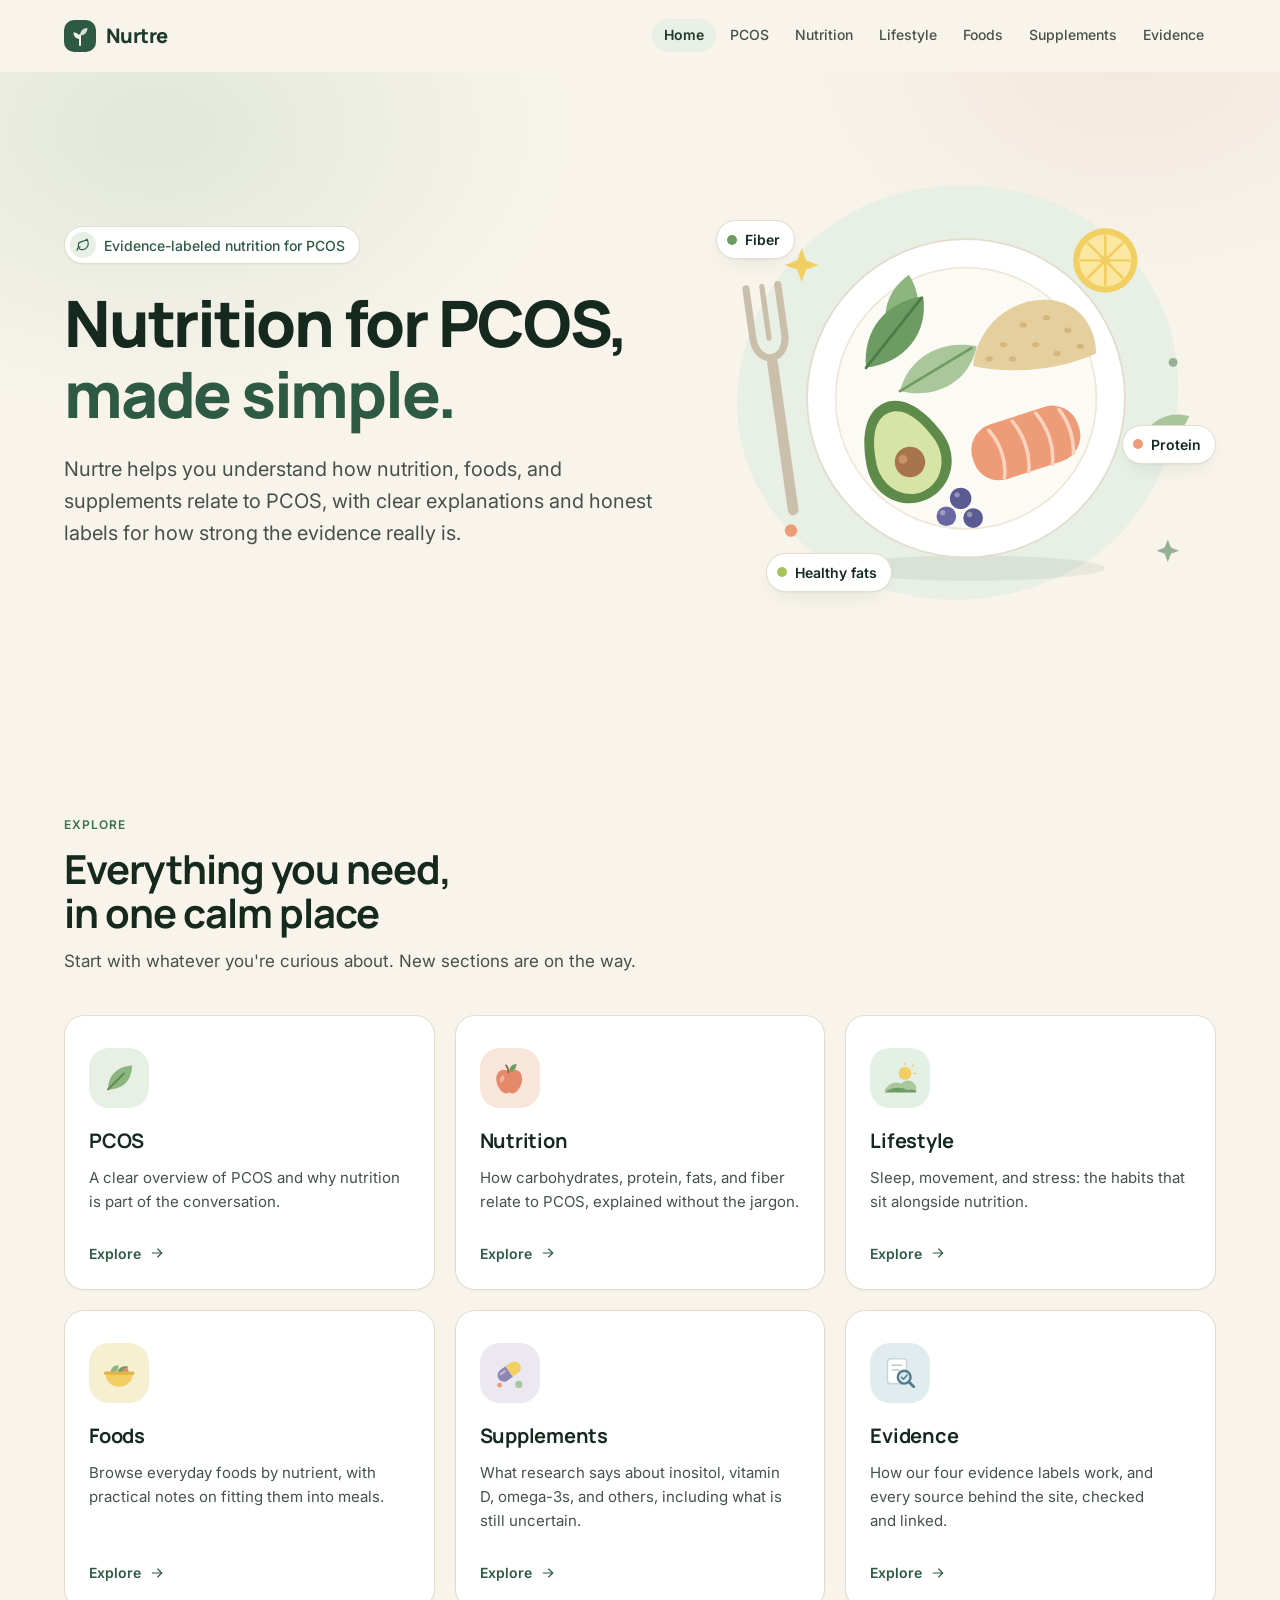
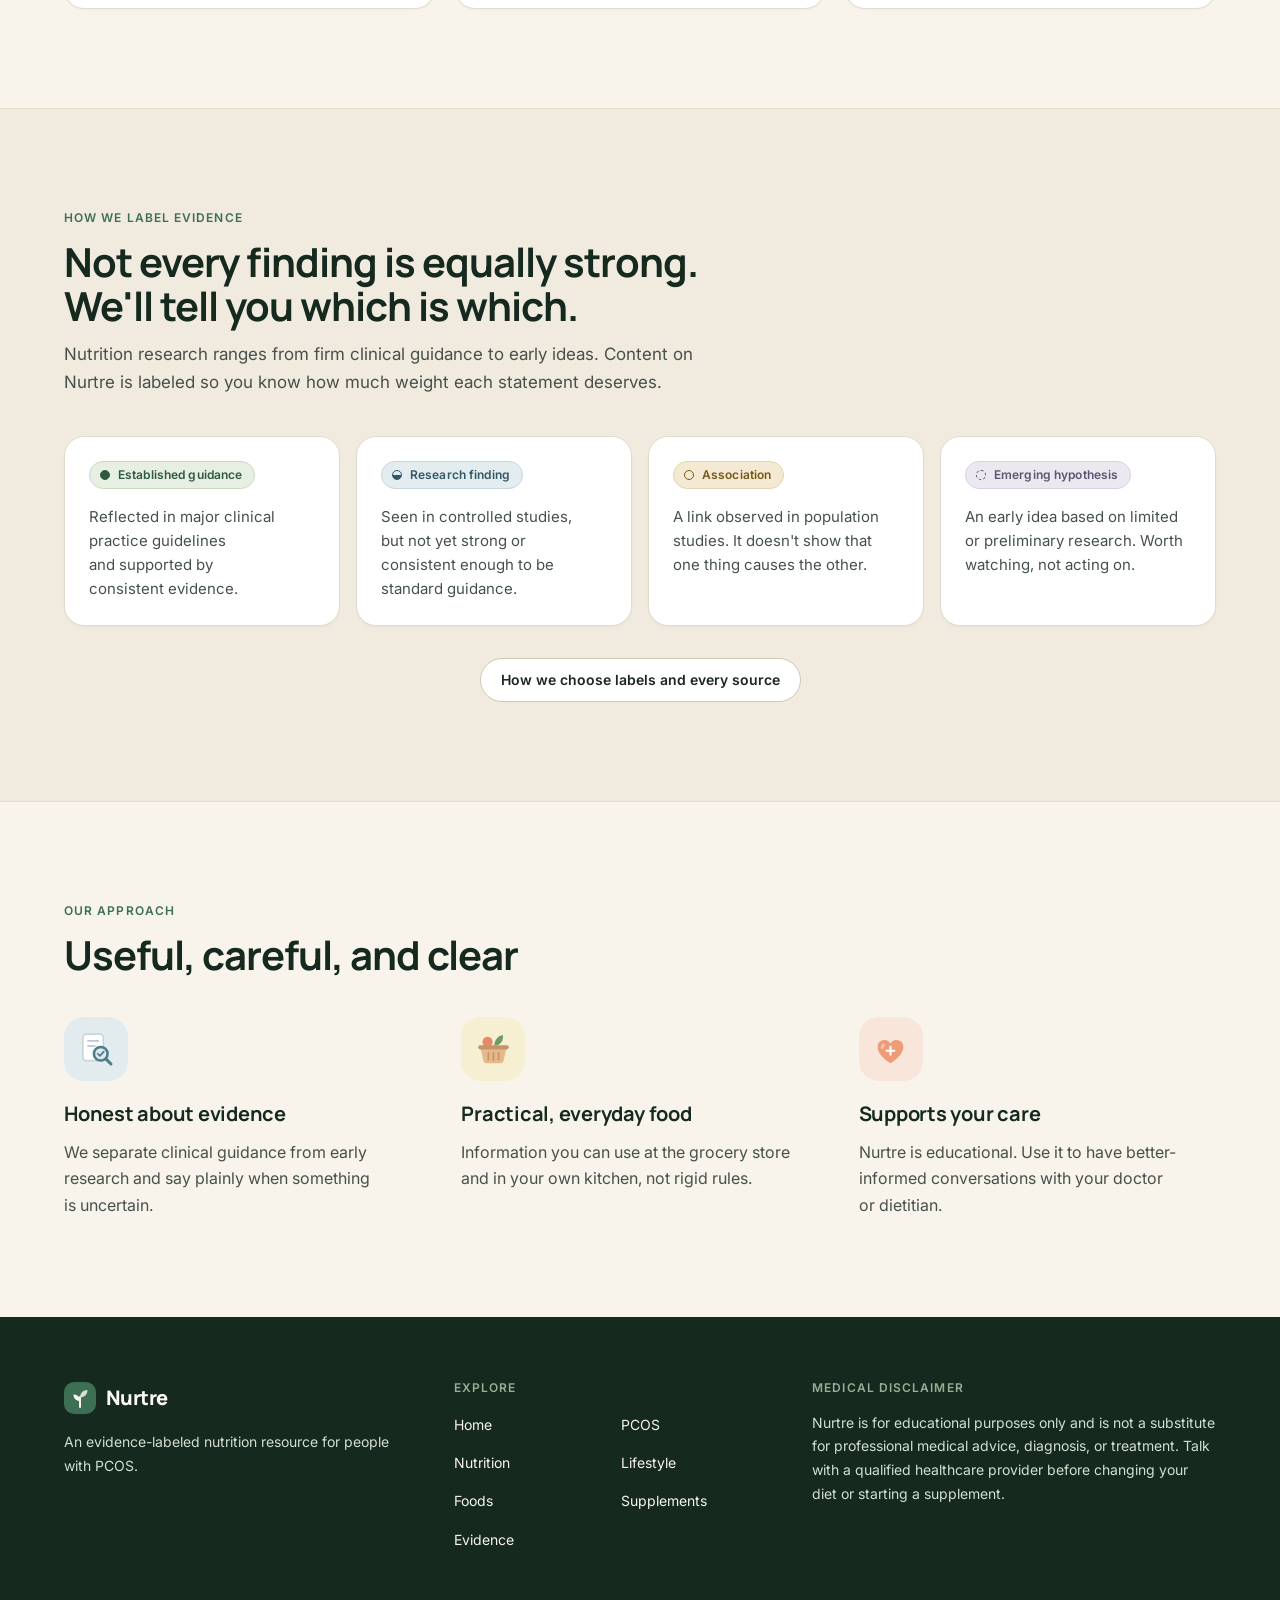
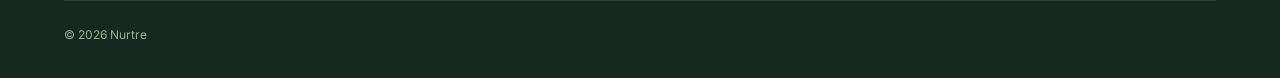
==== commit 31f5deba: "Remove the placeholder Ask box from the home page hero The search form never answered anything, so i" ====
--- a/index.html
+++ b/index.html
@@ -43,26 +43,6 @@
             Nurtre helps you understand how nutrition, foods, and supplements relate to PCOS, with clear
             explanations and honest labels for how strong the evidence really is.
           </p>
-
-          <form class="search" role="search" data-search>
-            <label class="visually-hidden" for="search-input">Ask a question about PCOS nutrition</label>
-            <div class="search__field">
-              <svg class="icon" viewBox="0 0 24 24" fill="none" stroke="currentColor" stroke-width="1.75" stroke-linecap="round" stroke-linejoin="round" aria-hidden="true" focusable="false"><circle cx="11" cy="11" r="7"/><path d="m20 20-3.5-3.5"/></svg>
-              <input class="search__input" id="search-input" name="q" type="search" placeholder="What do you want to know?" autocomplete="off">
-              <button class="btn btn--primary search__submit" type="submit">Ask</button>
-            </div>
-            <p class="search__status" role="status" data-search-status></p>
-          </form>
-
-          <div class="examples">
-            <p class="examples__label" id="examples-label">Try asking</p>
-            <ul class="chip-list" role="list" aria-labelledby="examples-label">
-              <li><button class="chip" type="button" data-example>What should I eat with PCOS?</button></li>
-              <li><button class="chip" type="button" data-example>Does inositol help PCOS?</button></li>
-              <li><button class="chip" type="button" data-example>Which foods are high in fiber?</button></li>
-              <li><button class="chip" type="button" data-example>Is red meat bad for PCOS?</button></li>
-            </ul>
-          </div>
         </div>
 
         <div class="hero__art" aria-hidden="true">
--- a/assets/css/pages/home.css
+++ b/assets/css/pages/home.css
@@ -32,23 +32,6 @@
 
 .hero__lead {
   max-width: 38rem;
-}
-
-.hero .search {
-  margin-top: var(--space-2);
-}
-
-.examples {
-  display: grid;
-  justify-items: center;
-  gap: var(--space-3);
-  max-width: 44rem;
-}
-
-.examples__label {
-  font-size: var(--text-sm);
-  font-weight: 500;
-  color: var(--color-text-subtle);
 }
 
 /* Illustration with floating food-group labels */
@@ -138,14 +121,6 @@
     text-align: left;
   }
 
-  .hero .examples {
-    justify-items: start;
-  }
-
-  .hero .chip-list {
-    justify-content: flex-start;
-  }
-
   .hero__art {
     max-width: none;
   }
